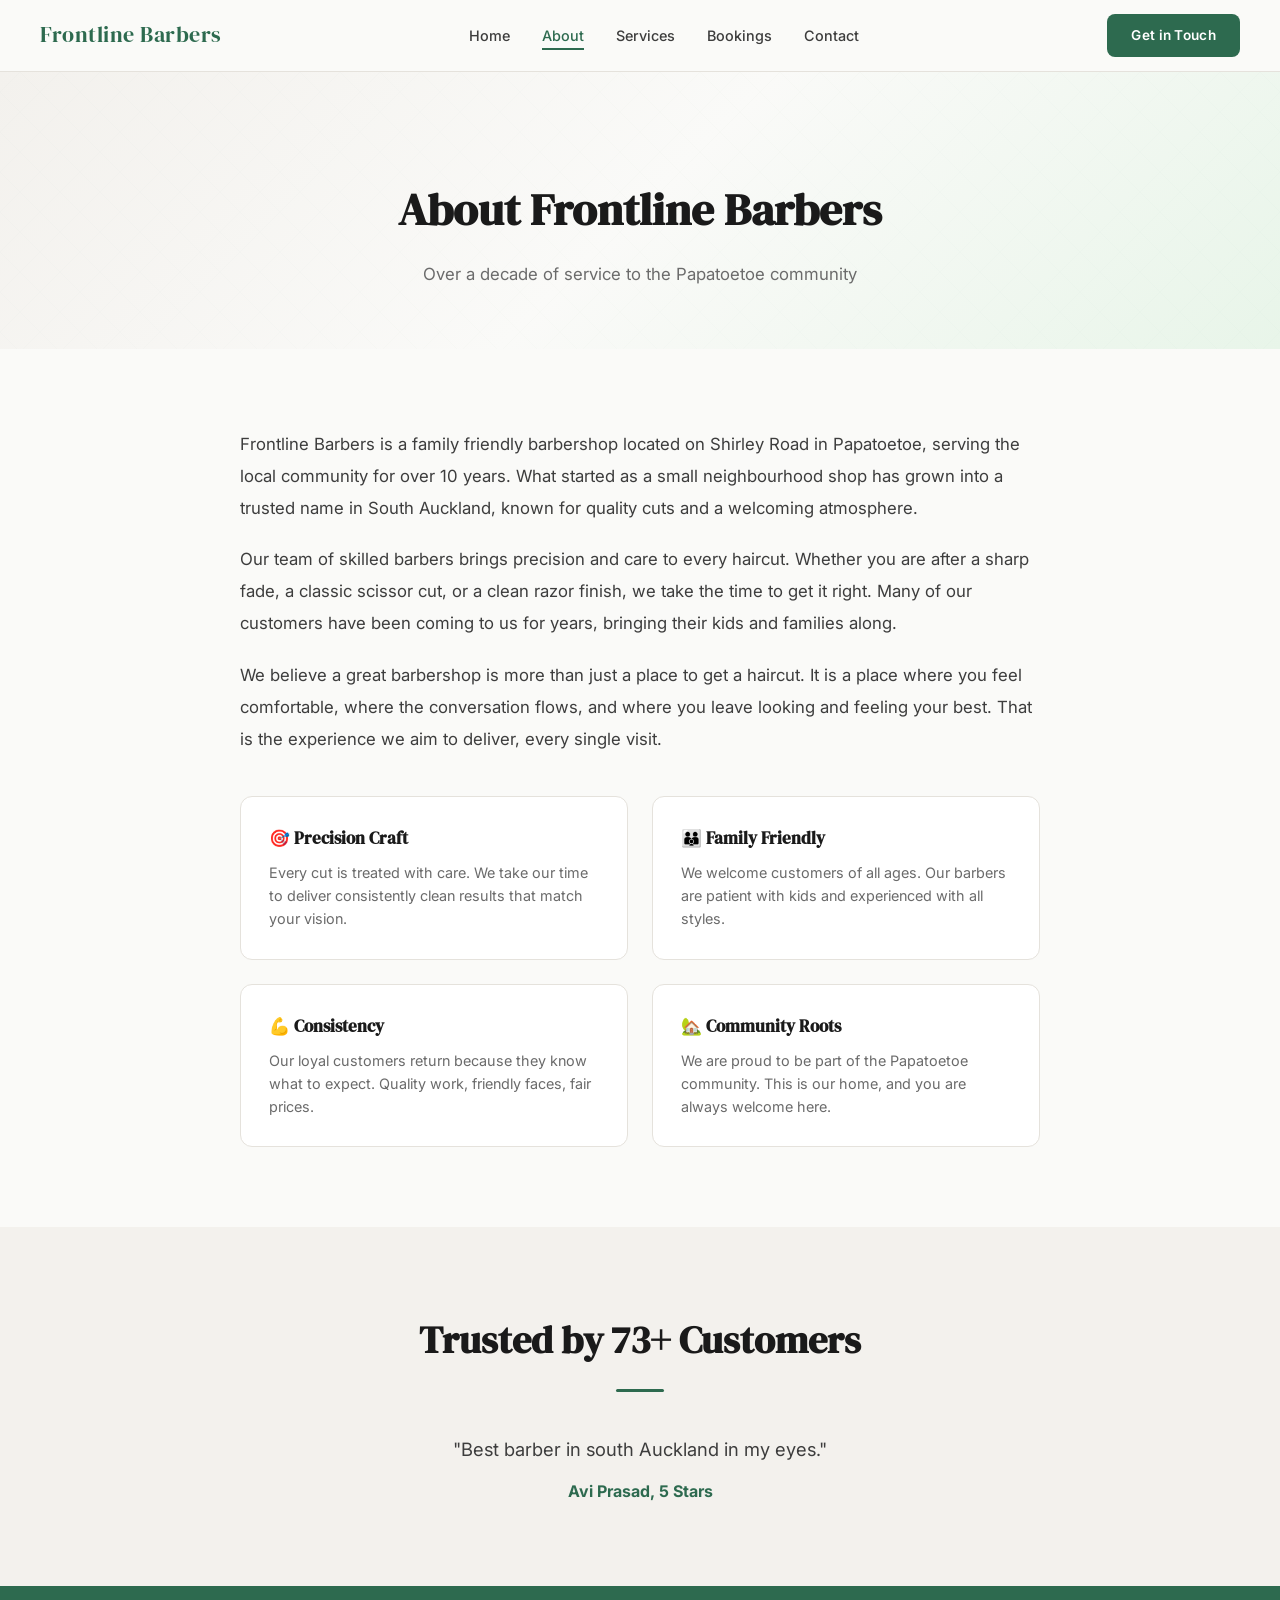
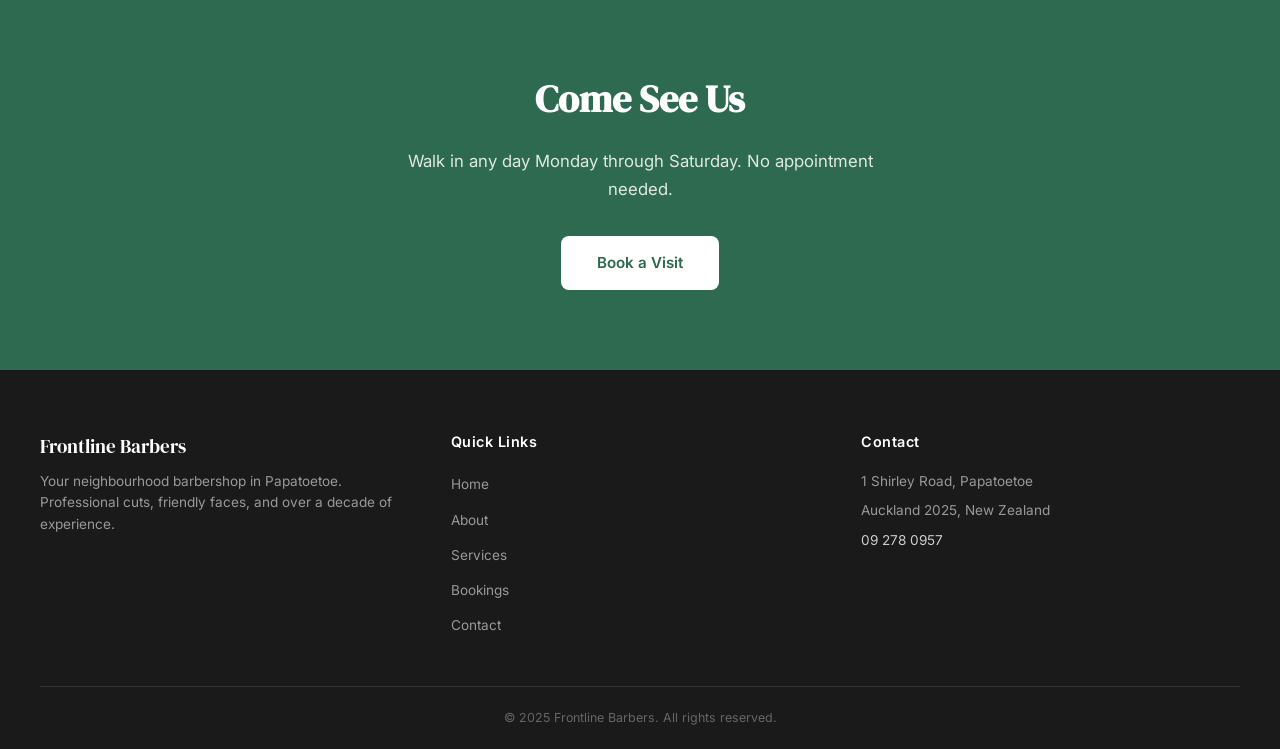
==== about/index.html @ 6a01b63f "feat: rebuild Frontline Barbers website with light palette and social proof focus" ====
<!DOCTYPE html>
<html lang="en">

<head>
    <meta charset="UTF-8">
    <meta name="viewport" content="width=device-width, initial-scale=1.0">
    <meta name="description" content="Learn about Frontline Barbers in Papatoetoe, Auckland. Over 10 years of experience serving the community with professional haircuts and grooming.">
    <title>About | Frontline Barbers</title>
    <link rel="preconnect" href="https://fonts.googleapis.com">
    <link rel="preconnect" href="https://fonts.gstatic.com" crossorigin>
    <link href="https://fonts.googleapis.com/css2?family=DM+Serif+Display&family=Inter:wght@300;400;500;600;700&display=swap" rel="stylesheet">
    <link rel="stylesheet" href="../shared.css">
</head>

<body>
    <header class="site-header" id="site-header">
        <a href="../" class="logo">Frontline Barbers</a>
        <nav>
            <ul class="nav-links">
                <li><a href="../">Home</a></li>
                <li><a href="../about/" class="active">About</a></li>
                <li><a href="../services/">Services</a></li>
                <li><a href="../bookings/">Bookings</a></li>
                <li><a href="../contact/">Contact</a></li>
            </ul>
        </nav>
        <a href="../contact/" class="header-cta">Get in Touch</a>
        <button class="hamburger" id="hamburger" aria-label="Menu">&#9776;</button>
    </header>

    <div class="mobile-nav" id="mobile-nav">
        <a href="../">Home</a>
        <a href="../about/" class="active">About</a>
        <a href="../services/">Services</a>
        <a href="../bookings/">Bookings</a>
        <a href="../contact/">Contact</a>
        <a href="../contact/" class="mobile-cta">Get in Touch</a>
    </div>

    <section class="page-banner">
        <h1>About Frontline Barbers</h1>
        <p>Over a decade of service to the Papatoetoe community</p>
    </section>

    <section class="section">
        <div class="about-content">
            <p class="fade-in">Frontline Barbers is a family friendly barbershop located on Shirley Road in Papatoetoe, serving the local community for over 10 years. What started as a small neighbourhood shop has grown into a trusted name in South Auckland, known for quality cuts and a welcoming atmosphere.</p>

            <p class="fade-in">Our team of skilled barbers brings precision and care to every haircut. Whether you are after a sharp fade, a classic scissor cut, or a clean razor finish, we take the time to get it right. Many of our customers have been coming to us for years, bringing their kids and families along.</p>

            <p class="fade-in">We believe a great barbershop is more than just a place to get a haircut. It is a place where you feel comfortable, where the conversation flows, and where you leave looking and feeling your best. That is the experience we aim to deliver, every single visit.</p>

            <div class="values-grid">
                <div class="value-card fade-in">
                    <h3>&#127919; Precision Craft</h3>
                    <p>Every cut is treated with care. We take our time to deliver consistently clean results that match your vision.</p>
                </div>
                <div class="value-card fade-in">
                    <h3>&#128106; Family Friendly</h3>
                    <p>We welcome customers of all ages. Our barbers are patient with kids and experienced with all styles.</p>
                </div>
                <div class="value-card fade-in">
                    <h3>&#128170; Consistency</h3>
                    <p>Our loyal customers return because they know what to expect. Quality work, friendly faces, fair prices.</p>
                </div>
                <div class="value-card fade-in">
                    <h3>&#127969; Community Roots</h3>
                    <p>We are proud to be part of the Papatoetoe community. This is our home, and you are always welcome here.</p>
                </div>
            </div>
        </div>
    </section>

    <!-- Social proof callout -->
    <section class="section section-dark" style="text-align:center;">
        <div style="max-width:600px;margin:0 auto;">
            <h2 class="section-title fade-in">Trusted by 73+ Customers</h2>
            <div class="accent-rule"></div>
            <p class="fade-in" style="font-size:1.15rem;line-height:1.9;color:var(--color-text);">"Best barber in south Auckland in my eyes."</p>
            <p class="fade-in" style="font-weight:700;color:var(--color-accent);margin-top:12px;">Avi Prasad, 5 Stars</p>
        </div>
    </section>

    <section class="cta-section">
        <h2>Come See Us</h2>
        <p>Walk in any day Monday through Saturday. No appointment needed.</p>
        <a href="../bookings/" class="btn-white">Book a Visit</a>
    </section>

    <footer class="site-footer">
        <div class="footer-grid">
            <div class="footer-brand">
                <div class="footer-logo">Frontline Barbers</div>
                <p class="footer-tagline">Your neighbourhood barbershop in Papatoetoe. Professional cuts, friendly faces, and over a decade of experience.</p>
            </div>
            <div class="footer-nav">
                <h4>Quick Links</h4>
                <ul>
                    <li><a href="../">Home</a></li>
                    <li><a href="../about/">About</a></li>
                    <li><a href="../services/">Services</a></li>
                    <li><a href="../bookings/">Bookings</a></li>
                    <li><a href="../contact/">Contact</a></li>
                </ul>
            </div>
            <div class="footer-contact">
                <h4>Contact</h4>
                <p>1 Shirley Road, Papatoetoe</p>
                <p>Auckland 2025, New Zealand</p>
                <p><a href="tel:092780957" style="color:#ccc;">09 278 0957</a></p>
            </div>
        </div>
        <div class="footer-bottom">
            <p>&copy; 2025 Frontline Barbers. All rights reserved.</p>
        </div>
    </footer>

    <script>
        const hamburger = document.getElementById('hamburger');
        const mobileNav = document.getElementById('mobile-nav');
        hamburger.addEventListener('click', () => {
            mobileNav.classList.toggle('open');
            hamburger.innerHTML = mobileNav.classList.contains('open') ? '&#10005;' : '&#9776;';
        });

        const observer = new IntersectionObserver((entries) => {
            entries.forEach(entry => {
                if (entry.isIntersecting) { entry.target.classList.add('visible'); observer.unobserve(entry.target); }
            });
        }, { threshold: 0.15, rootMargin: '0px 0px -40px 0px' });
        document.querySelectorAll('.fade-in, .fade-in-left, .fade-in-right, .scale-in').forEach(el => observer.observe(el));

        window.addEventListener('scroll', () => {
            const header = document.getElementById('site-header');
            if (header) header.style.boxShadow = window.scrollY > 20 ? '0 2px 16px rgba(0,0,0,0.06)' : 'none';
        });
    </script>
</body>

</html>
---- shared.css ----
/* ═══════════════ DESIGN TOKENS ═══════════════ */
:root {
    --color-bg: #FAFAF8;
    --color-surface: #FFFFFF;
    --color-surface-alt: #F3F1ED;
    --color-accent: #2D6A4F;
    --color-accent-light: #40916C;
    --color-accent-glow: rgba(45, 106, 79, 0.12);
    --color-text: #3D3D3D;
    --color-text-light: #6B6B6B;
    --color-heading: #1A1A1A;
    --color-border: #E5E2DC;
    --color-star-high: #34C759;
    --color-star-mid: #8BC34A;
    --color-star-low: #C5C5C5;
    --font-heading: 'DM Serif Display', serif;
    --font-body: 'Inter', sans-serif;
    --shadow-sm: 0 1px 3px rgba(0,0,0,0.06);
    --shadow-md: 0 4px 16px rgba(0,0,0,0.08);
    --shadow-lg: 0 8px 32px rgba(0,0,0,0.10);
    --radius: 12px;
    --radius-sm: 8px;
    --max-width: 1200px;
}

*, *::before, *::after {
    margin: 0;
    padding: 0;
    box-sizing: border-box;
}

html {
    scroll-behavior: smooth;
}

body {
    background: var(--color-bg);
    color: var(--color-text);
    font-family: var(--font-body);
    line-height: 1.7;
    -webkit-font-smoothing: antialiased;
}

a {
    text-decoration: none;
    color: inherit;
}

img {
    max-width: 100%;
    display: block;
}

/* ═══════════════ SCROLL ANIMATIONS ═══════════════ */
.fade-in {
    opacity: 0;
    transform: translateY(30px);
    transition: opacity 0.7s ease, transform 0.7s ease;
}

.fade-in.visible {
    opacity: 1;
    transform: translateY(0);
}

.fade-in-left {
    opacity: 0;
    transform: translateX(-40px);
    transition: opacity 0.7s ease, transform 0.7s ease;
}

.fade-in-left.visible {
    opacity: 1;
    transform: translateX(0);
}

.fade-in-right {
    opacity: 0;
    transform: translateX(40px);
    transition: opacity 0.7s ease, transform 0.7s ease;
}

.fade-in-right.visible {
    opacity: 1;
    transform: translateX(0);
}

.scale-in {
    opacity: 0;
    transform: scale(0.92);
    transition: opacity 0.6s ease, transform 0.6s ease;
}

.scale-in.visible {
    opacity: 1;
    transform: scale(1);
}

/* ═══════════════ HEADER ═══════════════ */
.site-header {
    position: sticky;
    top: 0;
    z-index: 1000;
    background: rgba(250, 250, 248, 0.92);
    backdrop-filter: blur(16px);
    -webkit-backdrop-filter: blur(16px);
    height: 72px;
    display: flex;
    align-items: center;
    justify-content: space-between;
    padding: 0 40px;
    border-bottom: 1px solid var(--color-border);
}

.logo {
    font-family: var(--font-heading);
    color: var(--color-accent);
    font-size: 1.35rem;
    font-weight: 400;
    white-space: nowrap;
    letter-spacing: 0.5px;
}

.nav-links {
    display: flex;
    align-items: center;
    gap: 32px;
    list-style: none;
}

.nav-links a {
    font-family: var(--font-body);
    color: var(--color-text);
    font-size: 0.9rem;
    font-weight: 500;
    padding-bottom: 4px;
    border-bottom: 2px solid transparent;
    transition: all 0.3s ease;
}

.nav-links a:hover,
.nav-links a.active {
    color: var(--color-accent);
    border-bottom: 2px solid var(--color-accent);
}

.header-cta {
    background: var(--color-accent);
    color: #FFFFFF;
    font-family: var(--font-body);
    font-weight: 600;
    font-size: 0.85rem;
    padding: 10px 24px;
    border: none;
    border-radius: var(--radius-sm);
    cursor: pointer;
    transition: all 0.3s ease;
    letter-spacing: 0.3px;
}

.header-cta:hover {
    background: var(--color-accent-light);
    transform: translateY(-1px);
    box-shadow: var(--shadow-md);
}

.hamburger {
    display: none;
    background: none;
    border: none;
    color: var(--color-accent);
    font-size: 1.6rem;
    cursor: pointer;
    line-height: 1;
}

/* ═══════════════ MOBILE NAV ═══════════════ */
.mobile-nav {
    display: none;
    position: fixed;
    top: 72px;
    left: 0;
    right: 0;
    bottom: 0;
    background: var(--color-bg);
    z-index: 999;
    flex-direction: column;
    align-items: center;
    justify-content: flex-start;
    padding-top: 20px;
    overflow: hidden;
    max-height: 0;
    transition: max-height 0.4s ease;
}

.mobile-nav.open {
    max-height: calc(100vh - 72px);
}

.mobile-nav a {
    display: block;
    width: 100%;
    text-align: center;
    padding: 18px 16px;
    font-family: var(--font-body);
    font-size: 1.1rem;
    font-weight: 500;
    color: var(--color-text);
    border-bottom: 1px solid var(--color-border);
    transition: all 0.3s ease;
}

.mobile-nav a:hover,
.mobile-nav a.active {
    color: var(--color-accent);
    background: var(--color-accent-glow);
}

.mobile-nav .mobile-cta {
    display: block;
    width: calc(100% - 32px);
    margin: 24px 16px;
    background: var(--color-accent);
    color: #FFFFFF;
    text-align: center;
    padding: 16px;
    font-weight: 600;
    font-size: 1rem;
    border-radius: var(--radius-sm);
}

@media (max-width: 768px) {
    .nav-links, .header-cta { display: none !important; }
    .hamburger { display: block; }
    .mobile-nav { display: flex; }
    .site-header { padding: 0 20px; }
}

/* ═══════════════ HERO ═══════════════ */
.hero {
    position: relative;
    min-height: 85vh;
    display: flex;
    align-items: center;
    justify-content: center;
    text-align: center;
    background: linear-gradient(135deg, var(--color-surface-alt) 0%, var(--color-bg) 50%, #E8F5E9 100%);
    overflow: hidden;
}

.hero::before {
    content: '';
    position: absolute;
    inset: 0;
    opacity: 0.04;
    background-image: url("data:image/svg+xml,%3Csvg width='40' height='40' xmlns='http://www.w3.org/2000/svg'%3E%3Cpath d='M0 20L20 0L40 20L20 40z' fill='none' stroke='%232D6A4F' stroke-width='0.5'/%3E%3C/svg%3E");
    background-repeat: repeat;
}

.hero-content {
    position: relative;
    z-index: 2;
    max-width: 720px;
    padding: 0 24px;
    animation: heroFadeIn 1s ease forwards;
}

@keyframes heroFadeIn {
    from { opacity: 0; transform: translateY(24px); }
    to { opacity: 1; transform: translateY(0); }
}

.hero-badge {
    display: inline-flex;
    align-items: center;
    gap: 8px;
    background: var(--color-surface);
    border: 1px solid var(--color-border);
    border-radius: 100px;
    padding: 8px 20px;
    font-size: 0.8rem;
    font-weight: 600;
    color: var(--color-accent);
    margin-bottom: 28px;
    box-shadow: var(--shadow-sm);
}

.hero-badge .badge-dot {
    width: 8px;
    height: 8px;
    border-radius: 50%;
    background: var(--color-star-high);
    animation: pulse 2s infinite;
}

@keyframes pulse {
    0%, 100% { opacity: 1; transform: scale(1); }
    50% { opacity: 0.5; transform: scale(1.3); }
}

.hero h1 {
    font-family: var(--font-heading);
    color: var(--color-heading);
    font-size: clamp(2.2rem, 5vw, 3.6rem);
    margin-bottom: 20px;
    line-height: 1.15;
}

.hero p {
    font-size: clamp(1rem, 2vw, 1.15rem);
    color: var(--color-text-light);
    margin-bottom: 32px;
    max-width: 550px;
    margin-left: auto;
    margin-right: auto;
    line-height: 1.8;
}

.btn-primary {
    display: inline-block;
    background: var(--color-accent);
    color: #FFFFFF;
    font-family: var(--font-body);
    font-weight: 600;
    font-size: 0.95rem;
    padding: 14px 36px;
    border: none;
    border-radius: var(--radius-sm);
    cursor: pointer;
    transition: all 0.3s ease;
    letter-spacing: 0.3px;
}

.btn-primary:hover {
    background: var(--color-accent-light);
    transform: translateY(-2px);
    box-shadow: var(--shadow-lg);
}

.btn-outline {
    display: inline-block;
    background: transparent;
    color: var(--color-accent);
    font-family: var(--font-body);
    font-weight: 600;
    font-size: 0.95rem;
    padding: 14px 36px;
    border: 2px solid var(--color-accent);
    border-radius: var(--radius-sm);
    cursor: pointer;
    transition: all 0.3s ease;
    letter-spacing: 0.3px;
}

.btn-outline:hover {
    background: var(--color-accent);
    color: #FFFFFF;
    transform: translateY(-2px);
    box-shadow: var(--shadow-md);
}

.hero-actions {
    display: flex;
    gap: 16px;
    justify-content: center;
    flex-wrap: wrap;
}

.scroll-indicator {
    position: absolute;
    bottom: 30px;
    left: 50%;
    transform: translateX(-50%);
    z-index: 2;
    animation: bounce 2.5s infinite;
}

.scroll-indicator svg {
    width: 28px;
    height: 28px;
    fill: none;
    stroke: var(--color-accent);
    stroke-width: 2;
    opacity: 0.5;
}

@keyframes bounce {
    0%, 100% { transform: translateX(-50%) translateY(0); }
    50% { transform: translateX(-50%) translateY(10px); }
}

/* ═══════════════ SECTIONS ═══════════════ */
.section {
    padding: 80px 40px;
}

.section-dark {
    background: var(--color-surface-alt);
}

.section-title {
    font-family: var(--font-heading);
    color: var(--color-heading);
    font-size: clamp(1.8rem, 3vw, 2.4rem);
    text-align: center;
    margin-bottom: 12px;
}

.section-subtitle {
    text-align: center;
    color: var(--color-text-light);
    font-size: 1rem;
    margin-bottom: 48px;
    max-width: 560px;
    margin-left: auto;
    margin-right: auto;
}

.accent-rule {
    width: 48px;
    height: 3px;
    background: var(--color-accent);
    margin: 16px auto 40px;
    border-radius: 2px;
}

/* ═══════════════ TRUST STRIP ═══════════════ */
.trust-strip {
    display: grid;
    grid-template-columns: repeat(4, 1fr);
    gap: 0;
    max-width: var(--max-width);
    margin: 0 auto;
}

.trust-item {
    text-align: center;
    padding: 40px 20px;
    border-right: 1px solid var(--color-border);
    transition: background 0.3s ease;
}

.trust-item:last-child {
    border-right: none;
}

.trust-item:hover {
    background: var(--color-accent-glow);
}

.trust-icon {
    font-size: 2.2rem;
    margin-bottom: 12px;
    line-height: 1;
}

.trust-number {
    font-family: var(--font-heading);
    color: var(--color-heading);
    font-size: 1.8rem;
    margin-bottom: 4px;
}

.trust-label {
    font-size: 0.85rem;
    color: var(--color-text-light);
    font-weight: 500;
}

@media (max-width: 768px) {
    .trust-strip {
        grid-template-columns: repeat(2, 1fr);
    }
    .trust-item:nth-child(2) { border-right: none; }
}

@media (max-width: 480px) {
    .trust-strip {
        grid-template-columns: 1fr;
    }
    .trust-item { border-right: none; border-bottom: 1px solid var(--color-border); }
    .trust-item:last-child { border-bottom: none; }
}

/* ═══════════════ REVIEW CAROUSEL ═══════════════ */
.review-carousel-wrapper {
    max-width: 800px;
    margin: 0 auto;
    position: relative;
    overflow: hidden;
}

.review-carousel {
    display: flex;
    transition: transform 0.6s cubic-bezier(0.4, 0, 0.2, 1);
    will-change: transform;
}

.review-slide {
    min-width: 100%;
    padding: 40px 60px;
    text-align: center;
}

.review-stars {
    display: flex;
    justify-content: center;
    gap: 4px;
    margin-bottom: 20px;
}

.review-stars svg {
    width: 22px;
    height: 22px;
}

.star-filled {
    fill: var(--color-star-high);
}

.star-empty {
    fill: var(--color-star-low);
}

.review-text {
    font-size: 1.1rem;
    line-height: 1.9;
    margin-bottom: 24px;
    color: var(--color-text);
    font-style: italic;
    max-width: 620px;
    margin-left: auto;
    margin-right: auto;
}

.review-author {
    font-weight: 700;
    color: var(--color-accent);
    font-size: 0.9rem;
    letter-spacing: 0.5px;
}

.review-time {
    font-size: 0.8rem;
    color: var(--color-text-light);
    margin-top: 4px;
}

.carousel-dots {
    display: flex;
    justify-content: center;
    gap: 10px;
    margin-top: 20px;
    padding: 10px 0;
}

.carousel-dot {
    width: 10px;
    height: 10px;
    border-radius: 50%;
    background: var(--color-border);
    border: none;
    cursor: pointer;
    transition: all 0.3s ease;
}

.carousel-dot.active {
    background: var(--color-accent);
    transform: scale(1.3);
}

.carousel-nav {
    position: absolute;
    top: 50%;
    transform: translateY(-50%);
    background: var(--color-surface);
    border: 1px solid var(--color-border);
    color: var(--color-accent);
    width: 42px;
    height: 42px;
    border-radius: 50%;
    font-size: 1.1rem;
    cursor: pointer;
    transition: all 0.3s ease;
    display: flex;
    align-items: center;
    justify-content: center;
    box-shadow: var(--shadow-sm);
}

.carousel-nav:hover {
    background: var(--color-accent);
    color: #FFFFFF;
    border-color: var(--color-accent);
}

.carousel-prev { left: 0; z-index: 10; }
.carousel-next { right: 0; z-index: 10; }

/* ═══════════════ SOCIAL PROOF / RATING BREAKDOWN ═══════════════ */
.social-proof-section {
    background: var(--color-surface);
    padding: 80px 40px;
    border-top: 1px solid var(--color-border);
    border-bottom: 1px solid var(--color-border);
}

.social-proof-grid {
    max-width: 900px;
    margin: 0 auto;
    display: grid;
    grid-template-columns: 1fr 1.5fr;
    gap: 60px;
    align-items: center;
}

.rating-left {
    text-align: center;
    display: flex;
    flex-direction: column;
    align-items: center;
}

.rating-number {
    font-family: var(--font-heading);
    font-size: 80px;
    color: var(--color-heading);
    line-height: 1;
    margin-bottom: 10px;
}

.star-row {
    display: flex;
    gap: 4px;
    margin-bottom: 12px;
}

.star-row svg {
    width: 28px;
    height: 28px;
}

.star-svg {
    transform: scale(0);
    transition: transform 0.4s cubic-bezier(0.175, 0.885, 0.32, 1.275);
}

.star-svg.visible {
    transform: scale(1);
}

.rating-label {
    display: flex;
    align-items: center;
    gap: 8px;
    font-size: 0.85rem;
    color: var(--color-text-light);
    font-weight: 500;
}

.google-g {
    width: 16px;
    height: 16px;
}

.bars-right {
    display: flex;
    flex-direction: column;
    gap: 14px;
}

.bar-row {
    display: grid;
    grid-template-columns: 50px 1fr 42px;
    align-items: center;
    gap: 14px;
    opacity: 0;
    transform: translateX(20px);
    transition: all 0.6s ease;
}

.bar-row.visible {
    opacity: 1;
    transform: translateX(0);
}

.bar-label {
    font-size: 0.82rem;
    color: var(--color-text);
    font-weight: 600;
}

/* Gray labels for 1 and 2 star rows */
.bar-row.low-star .bar-label {
    color: var(--color-text-light);
    font-weight: 400;
}

.bar-track {
    height: 10px;
    background: var(--color-surface-alt);
    border-radius: 5px;
    position: relative;
    overflow: hidden;
    border: 1px solid var(--color-border);
}

.bar-fill {
    position: absolute;
    left: 0;
    top: 0;
    height: 100%;
    width: 0%;
    border-radius: 5px;
    transition: width 1.2s cubic-bezier(0.65, 0, 0.35, 1);
}

/* Star color hierarchy - bright green for 5 and 4, muted for lower */
.bar-fill.star-5 { background: var(--color-star-high); }
.bar-fill.star-4 { background: var(--color-star-mid); }
.bar-fill.star-3 { background: #E0C75E; }
.bar-fill.star-2 { background: #D5D5D5; }
.bar-fill.star-1 { background: #C0C0C0; }

.bar-percent {
    font-size: 0.82rem;
    color: var(--color-text-light);
    text-align: right;
    font-weight: 500;
}

@media (max-width: 768px) {
    .social-proof-section { padding: 50px 20px; }
    .social-proof-grid { grid-template-columns: 1fr; gap: 40px; }
    .rating-number { font-size: 64px; }
}

/* ═══════════════ SERVICES ═══════════════ */
.services-grid {
    display: grid;
    grid-template-columns: repeat(3, 1fr);
    gap: 24px;
    max-width: var(--max-width);
    margin: 0 auto;
}

.service-card {
    background: var(--color-surface);
    border: 1px solid var(--color-border);
    border-radius: var(--radius);
    padding: 36px 28px;
    text-align: center;
    transition: all 0.4s ease;
    position: relative;
    overflow: hidden;
}

.service-card::before {
    content: '';
    position: absolute;
    top: 0;
    left: 0;
    right: 0;
    height: 3px;
    background: var(--color-accent);
    transform: scaleX(0);
    transition: transform 0.4s ease;
    transform-origin: left;
}

.service-card:hover {
    transform: translateY(-4px);
    box-shadow: var(--shadow-lg);
    border-color: var(--color-accent);
}

.service-card:hover::before {
    transform: scaleX(1);
}

.service-icon {
    font-size: 2.4rem;
    margin-bottom: 16px;
    line-height: 1;
}

.service-card h3 {
    font-family: var(--font-heading);
    color: var(--color-heading);
    font-size: 1.15rem;
    margin-bottom: 10px;
}

.service-card p {
    font-size: 0.9rem;
    color: var(--color-text-light);
    line-height: 1.6;
}

@media (max-width: 768px) {
    .services-grid { grid-template-columns: 1fr; gap: 16px; }
}

/* ═══════════════ REVIEW WALL ═══════════════ */
.review-wall {
    display: grid;
    grid-template-columns: repeat(3, 1fr);
    gap: 20px;
    max-width: var(--max-width);
    margin: 0 auto;
}

.review-card {
    background: var(--color-surface);
    border: 1px solid var(--color-border);
    border-radius: var(--radius);
    padding: 28px;
    transition: all 0.3s ease;
}

.review-card:hover {
    box-shadow: var(--shadow-md);
    transform: translateY(-2px);
}

.review-card-header {
    display: flex;
    align-items: center;
    gap: 12px;
    margin-bottom: 14px;
}

.review-avatar {
    width: 40px;
    height: 40px;
    border-radius: 50%;
    background: var(--color-accent);
    display: flex;
    align-items: center;
    justify-content: center;
    color: #FFFFFF;
    font-weight: 700;
    font-size: 0.85rem;
    flex-shrink: 0;
}

.review-card-meta {
    flex: 1;
}

.review-card-name {
    font-weight: 600;
    color: var(--color-heading);
    font-size: 0.9rem;
}

.review-card-date {
    font-size: 0.75rem;
    color: var(--color-text-light);
}

.review-card-stars {
    display: flex;
    gap: 2px;
    margin-bottom: 12px;
}

.review-card-stars svg {
    width: 16px;
    height: 16px;
}

.review-card-text {
    font-size: 0.9rem;
    color: var(--color-text);
    line-height: 1.7;
}

@media (max-width: 768px) {
    .review-wall { grid-template-columns: 1fr; }
}

/* ═══════════════ HOURS & CONTACT INFO ═══════════════ */
.info-grid {
    display: grid;
    grid-template-columns: repeat(2, 1fr);
    gap: 32px;
    max-width: 900px;
    margin: 0 auto;
}

.info-card {
    background: var(--color-surface);
    border: 1px solid var(--color-border);
    border-radius: var(--radius);
    padding: 36px;
}

.info-card h3 {
    font-family: var(--font-heading);
    color: var(--color-heading);
    font-size: 1.2rem;
    margin-bottom: 20px;
    display: flex;
    align-items: center;
    gap: 10px;
}

.hours-list {
    list-style: none;
}

.hours-list li {
    display: flex;
    justify-content: space-between;
    padding: 10px 0;
    border-bottom: 1px solid var(--color-border);
    font-size: 0.9rem;
}

.hours-list li:last-child {
    border-bottom: none;
}

.hours-list .day {
    font-weight: 500;
    color: var(--color-heading);
}

.hours-list .time {
    color: var(--color-text-light);
}

.hours-list li.closed .time {
    color: #D9534F;
    font-weight: 600;
}

.contact-info-list {
    list-style: none;
}

.contact-info-list li {
    display: flex;
    align-items: center;
    gap: 12px;
    padding: 12px 0;
    border-bottom: 1px solid var(--color-border);
    font-size: 0.9rem;
}

.contact-info-list li:last-child {
    border-bottom: none;
}

.contact-icon {
    font-size: 1.2rem;
    width: 36px;
    height: 36px;
    display: flex;
    align-items: center;
    justify-content: center;
    background: var(--color-accent-glow);
    border-radius: 50%;
    flex-shrink: 0;
}

@media (max-width: 768px) {
    .info-grid { grid-template-columns: 1fr; }
}

/* ═══════════════ CONTACT FORM ═══════════════ */
.contact-form-wrapper {
    max-width: 600px;
    margin: 0 auto;
}

.form-group {
    margin-bottom: 20px;
}

.form-group label {
    display: block;
    font-size: 0.85rem;
    font-weight: 600;
    color: var(--color-heading);
    margin-bottom: 6px;
}

.form-group input,
.form-group textarea,
.form-group select {
    width: 100%;
    padding: 12px 16px;
    border: 1px solid var(--color-border);
    border-radius: var(--radius-sm);
    font-family: var(--font-body);
    font-size: 0.9rem;
    background: var(--color-surface);
    color: var(--color-text);
    transition: border-color 0.3s ease, box-shadow 0.3s ease;
}

.form-group input:focus,
.form-group textarea:focus,
.form-group select:focus {
    outline: none;
    border-color: var(--color-accent);
    box-shadow: 0 0 0 3px var(--color-accent-glow);
}

.form-group textarea {
    min-height: 120px;
    resize: vertical;
}

.form-submit {
    width: 100%;
    padding: 14px;
    background: var(--color-accent);
    color: #FFFFFF;
    border: none;
    border-radius: var(--radius-sm);
    font-family: var(--font-body);
    font-weight: 600;
    font-size: 1rem;
    cursor: pointer;
    transition: all 0.3s ease;
}

.form-submit:hover {
    background: var(--color-accent-light);
    transform: translateY(-1px);
    box-shadow: var(--shadow-md);
}

.form-success {
    text-align: center;
    padding: 16px;
    background: #E8F5E9;
    border: 1px solid #A5D6A7;
    border-radius: var(--radius-sm);
    color: var(--color-accent);
    font-weight: 600;
}

.form-error {
    text-align: center;
    padding: 16px;
    background: #FFEBEE;
    border: 1px solid #EF9A9A;
    border-radius: var(--radius-sm);
    color: #C62828;
    font-weight: 600;
}

/* ═══════════════ MAP ═══════════════ */
.map-section {
    padding: 80px 40px;
}

.map-section iframe {
    border-radius: var(--radius);
    display: block;
    margin: 0 auto;
    max-width: var(--max-width);
    box-shadow: var(--shadow-md);
    border: 1px solid var(--color-border);
}

/* ═══════════════ FOOTER ═══════════════ */
.site-footer {
    background: var(--color-heading);
    color: #C0C0C0;
    padding: 60px 40px 0;
}

.footer-grid {
    display: grid;
    grid-template-columns: repeat(3, 1fr);
    gap: 2rem;
    max-width: var(--max-width);
    margin: 0 auto;
    padding-bottom: 40px;
}

.footer-brand .footer-logo {
    font-family: var(--font-heading);
    color: #FFFFFF;
    font-size: 1.2rem;
    margin-bottom: 8px;
}

.footer-brand .footer-tagline {
    color: #999;
    font-size: 0.85rem;
    line-height: 1.6;
}

.footer-nav h4 {
    color: #FFFFFF;
    font-size: 0.9rem;
    font-weight: 600;
    margin-bottom: 16px;
    letter-spacing: 0.5px;
}

.footer-nav ul {
    list-style: none;
}

.footer-nav ul li {
    margin-bottom: 8px;
}

.footer-nav a {
    color: #999;
    font-size: 0.85rem;
    transition: color 0.3s ease;
}

.footer-nav a:hover {
    color: #FFFFFF;
}

.footer-contact h4 {
    color: #FFFFFF;
    font-size: 0.9rem;
    font-weight: 600;
    margin-bottom: 16px;
    letter-spacing: 0.5px;
}

.footer-contact p {
    color: #999;
    font-size: 0.85rem;
    margin-bottom: 6px;
}

.footer-bottom {
    border-top: 1px solid #333;
    padding: 20px 0;
    text-align: center;
    max-width: var(--max-width);
    margin: 0 auto;
}

.footer-bottom p {
    font-size: 0.78rem;
    color: #666;
}

@media (max-width: 768px) {
    .footer-grid { grid-template-columns: 1fr; text-align: center; }
    .site-footer { padding: 40px 20px 0; }
}

/* ═══════════════ PAGE BANNER ═══════════════ */
.page-banner {
    background: linear-gradient(135deg, var(--color-surface-alt) 0%, var(--color-bg) 50%, #E8F5E9 100%);
    padding: 100px 40px 60px;
    text-align: center;
    position: relative;
    overflow: hidden;
}

.page-banner::before {
    content: '';
    position: absolute;
    inset: 0;
    opacity: 0.03;
    background-image: url("data:image/svg+xml,%3Csvg width='40' height='40' xmlns='http://www.w3.org/2000/svg'%3E%3Cpath d='M0 20L20 0L40 20L20 40z' fill='none' stroke='%232D6A4F' stroke-width='0.5'/%3E%3C/svg%3E");
    background-repeat: repeat;
}

.page-banner h1 {
    font-family: var(--font-heading);
    color: var(--color-heading);
    font-size: clamp(2rem, 4vw, 2.8rem);
    margin-bottom: 12px;
    position: relative;
}

.page-banner p {
    color: var(--color-text-light);
    font-size: 1.05rem;
    position: relative;
    max-width: 500px;
    margin: 0 auto;
}

/* ═══════════════ ABOUT CONTENT ═══════════════ */
.about-content {
    max-width: 800px;
    margin: 0 auto;
}

.about-content p {
    font-size: 1.05rem;
    line-height: 1.9;
    margin-bottom: 20px;
    color: var(--color-text);
}

.values-grid {
    display: grid;
    grid-template-columns: repeat(2, 1fr);
    gap: 24px;
    margin-top: 40px;
}

.value-card {
    background: var(--color-surface);
    border: 1px solid var(--color-border);
    border-radius: var(--radius);
    padding: 28px;
    transition: all 0.3s ease;
}

.value-card:hover {
    box-shadow: var(--shadow-md);
    transform: translateY(-2px);
}

.value-card h3 {
    font-family: var(--font-heading);
    color: var(--color-heading);
    font-size: 1.05rem;
    margin-bottom: 8px;
    display: flex;
    align-items: center;
    gap: 10px;
}

.value-card p {
    font-size: 0.9rem;
    color: var(--color-text-light);
    line-height: 1.6;
    margin: 0;
}

@media (max-width: 768px) {
    .values-grid { grid-template-columns: 1fr; }
    .section { padding: 50px 20px; }
    .page-banner { padding: 80px 20px 40px; }
    .review-slide { padding: 30px 20px; }
}

/* ═══════════════ CTA SECTION ═══════════════ */
.cta-section {
    background: var(--color-accent);
    padding: 80px 40px;
    text-align: center;
}

.cta-section h2 {
    font-family: var(--font-heading);
    color: #FFFFFF;
    font-size: clamp(1.8rem, 3vw, 2.4rem);
    margin-bottom: 16px;
}

.cta-section p {
    color: rgba(255,255,255,0.85);
    font-size: 1.05rem;
    margin-bottom: 32px;
    max-width: 500px;
    margin-left: auto;
    margin-right: auto;
}

.btn-white {
    display: inline-block;
    background: #FFFFFF;
    color: var(--color-accent);
    font-family: var(--font-body);
    font-weight: 600;
    font-size: 0.95rem;
    padding: 14px 36px;
    border: none;
    border-radius: var(--radius-sm);
    cursor: pointer;
    transition: all 0.3s ease;
}

.btn-white:hover {
    background: var(--color-bg);
    transform: translateY(-2px);
    box-shadow: var(--shadow-lg);
}

/* ═══════════════ BOOKING SECTION ═══════════════ */
.booking-info {
    max-width: 700px;
    margin: 0 auto;
    text-align: center;
}

.booking-info p {
    font-size: 1.05rem;
    color: var(--color-text);
    line-height: 1.8;
    margin-bottom: 32px;
}

.booking-methods {
    display: grid;
    grid-template-columns: repeat(2, 1fr);
    gap: 24px;
    margin-top: 40px;
}

.booking-card {
    background: var(--color-surface);
    border: 1px solid var(--color-border);
    border-radius: var(--radius);
    padding: 36px 24px;
    text-align: center;
    transition: all 0.3s ease;
}

.booking-card:hover {
    box-shadow: var(--shadow-md);
    transform: translateY(-3px);
}

.booking-card .booking-icon {
    font-size: 2.4rem;
    margin-bottom: 16px;
}

.booking-card h3 {
    font-family: var(--font-heading);
    color: var(--color-heading);
    font-size: 1.1rem;
    margin-bottom: 8px;
}

.booking-card p {
    font-size: 0.9rem;
    color: var(--color-text-light);
    margin-bottom: 0;
}

@media (max-width: 768px) {
    .booking-methods { grid-template-columns: 1fr; }
}
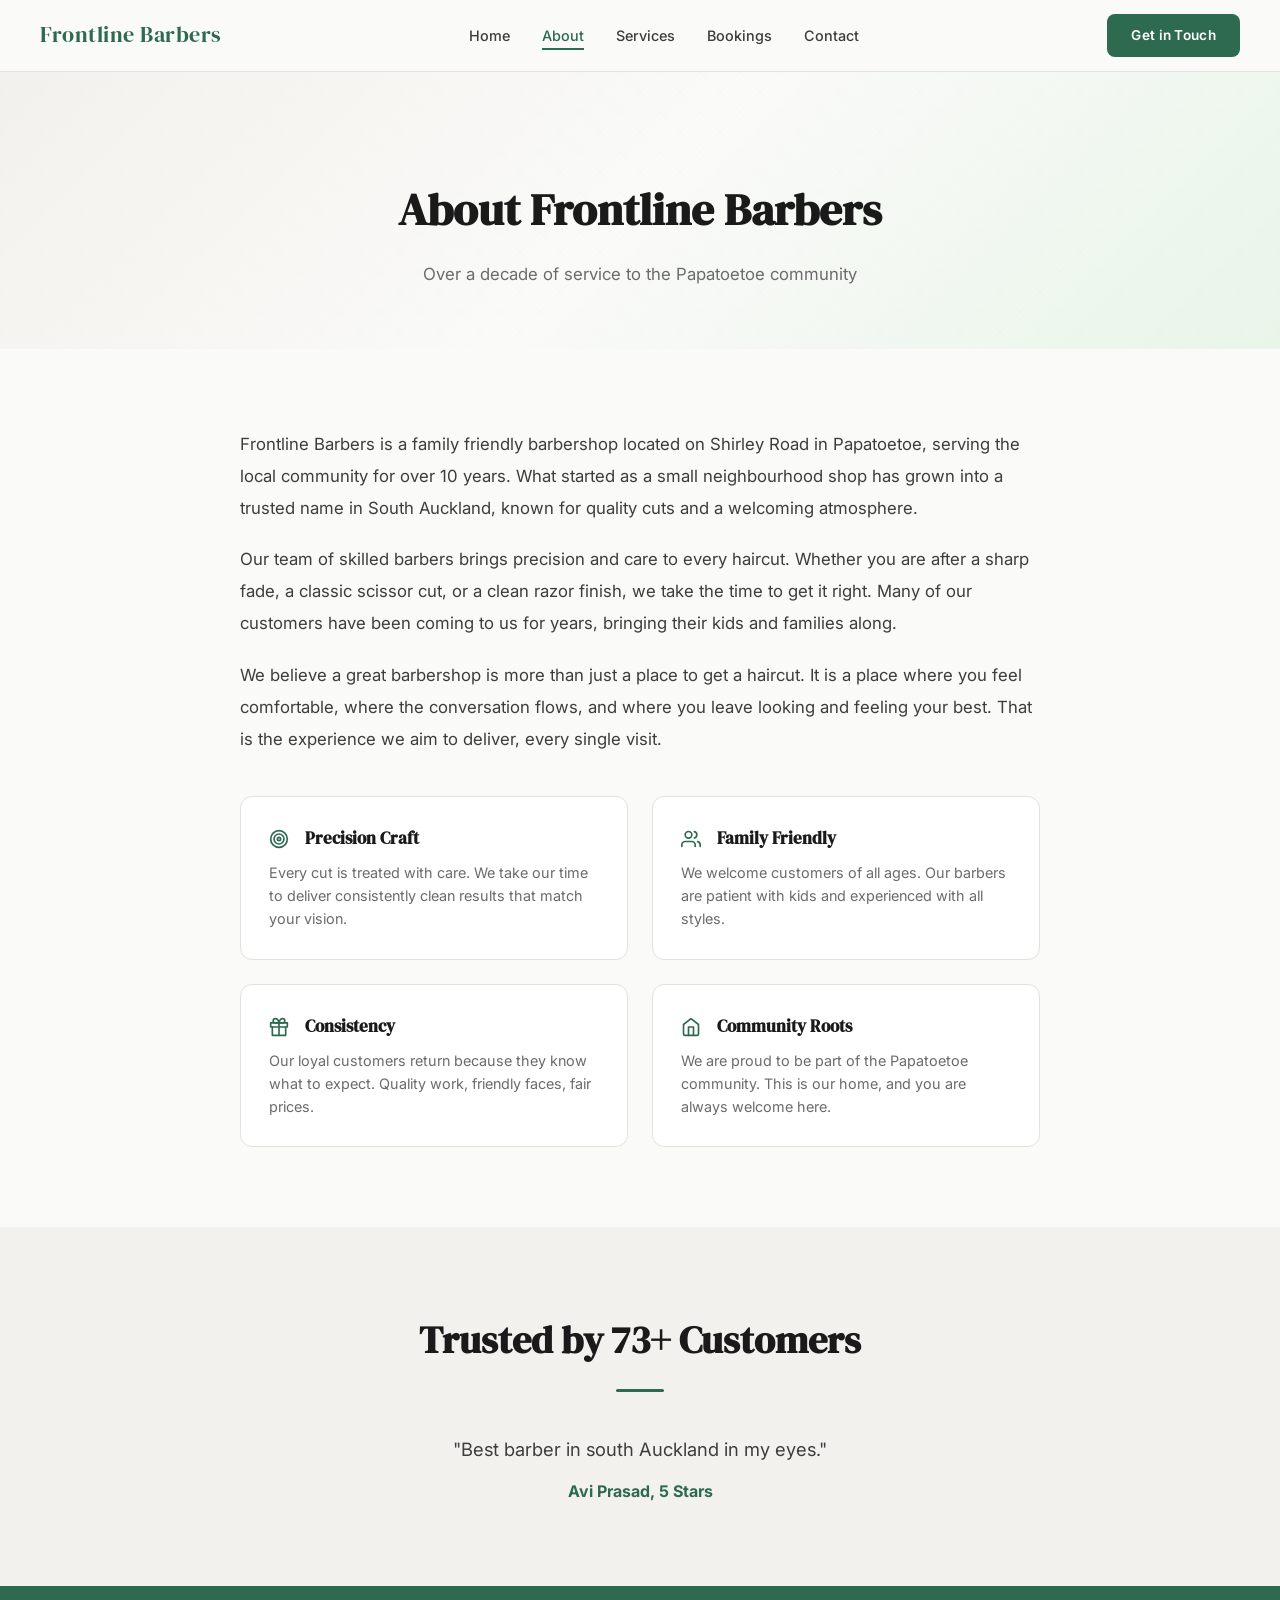
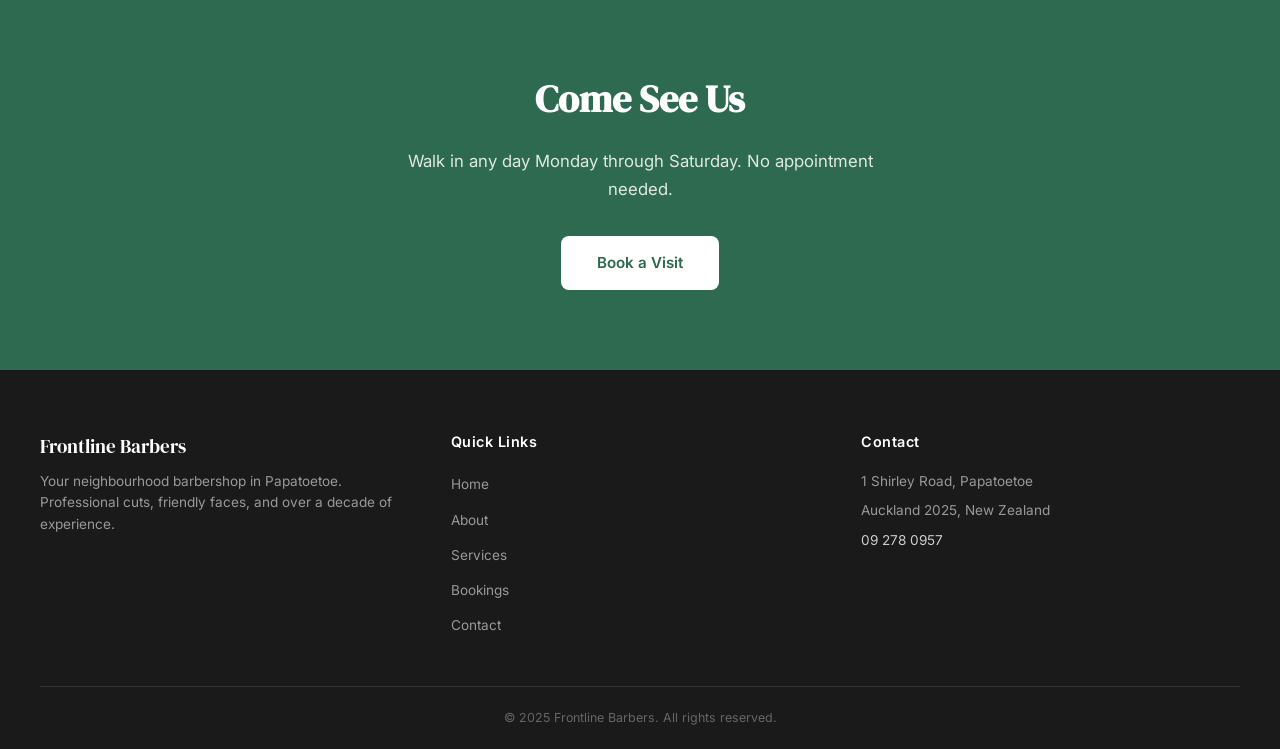
==== commit ac7b52ed: "fix: replace all decorative emoji with inline SVG icons across all pages" ====
--- a/about/index.html
+++ b/about/index.html
@@ -52,19 +52,19 @@
 
             <div class="values-grid">
                 <div class="value-card fade-in">
-                    <h3>&#127919; Precision Craft</h3>
+                    <h3><svg width="20" height="20" viewBox="0 0 24 24" fill="none" stroke="var(--color-accent)" stroke-width="2" stroke-linecap="round" stroke-linejoin="round" style="vertical-align:middle;margin-right:6px;"><circle cx="12" cy="12" r="10"/><circle cx="12" cy="12" r="6"/><circle cx="12" cy="12" r="2"/></svg>Precision Craft</h3>
                     <p>Every cut is treated with care. We take our time to deliver consistently clean results that match your vision.</p>
                 </div>
                 <div class="value-card fade-in">
-                    <h3>&#128106; Family Friendly</h3>
+                    <h3><svg width="20" height="20" viewBox="0 0 24 24" fill="none" stroke="var(--color-accent)" stroke-width="2" stroke-linecap="round" stroke-linejoin="round" style="vertical-align:middle;margin-right:6px;"><path d="M17 21v-2a4 4 0 00-4-4H5a4 4 0 00-4 4v2"/><circle cx="9" cy="7" r="4"/><path d="M23 21v-2a4 4 0 00-3-3.87"/><path d="M16 3.13a4 4 0 010 7.75"/></svg>Family Friendly</h3>
                     <p>We welcome customers of all ages. Our barbers are patient with kids and experienced with all styles.</p>
                 </div>
                 <div class="value-card fade-in">
-                    <h3>&#128170; Consistency</h3>
+                    <h3><svg width="20" height="20" viewBox="0 0 24 24" fill="none" stroke="var(--color-accent)" stroke-width="2" stroke-linecap="round" stroke-linejoin="round" style="vertical-align:middle;margin-right:6px;"><polyline points="20 12 20 22 4 22 4 12"/><rect x="2" y="7" width="20" height="5"/><line x1="12" y1="22" x2="12" y2="7"/><path d="M12 7H7.5a2.5 2.5 0 010-5C11 2 12 7 12 7z"/><path d="M12 7h4.5a2.5 2.5 0 000-5C13 2 12 7 12 7z"/></svg>Consistency</h3>
                     <p>Our loyal customers return because they know what to expect. Quality work, friendly faces, fair prices.</p>
                 </div>
                 <div class="value-card fade-in">
-                    <h3>&#127969; Community Roots</h3>
+                    <h3><svg width="20" height="20" viewBox="0 0 24 24" fill="none" stroke="var(--color-accent)" stroke-width="2" stroke-linecap="round" stroke-linejoin="round" style="vertical-align:middle;margin-right:6px;"><path d="M3 9l9-7 9 7v11a2 2 0 01-2 2H5a2 2 0 01-2-2z"/><polyline points="9 22 9 12 15 12 15 22"/></svg>Community Roots</h3>
                     <p>We are proud to be part of the Papatoetoe community. This is our home, and you are always welcome here.</p>
                 </div>
             </div>
